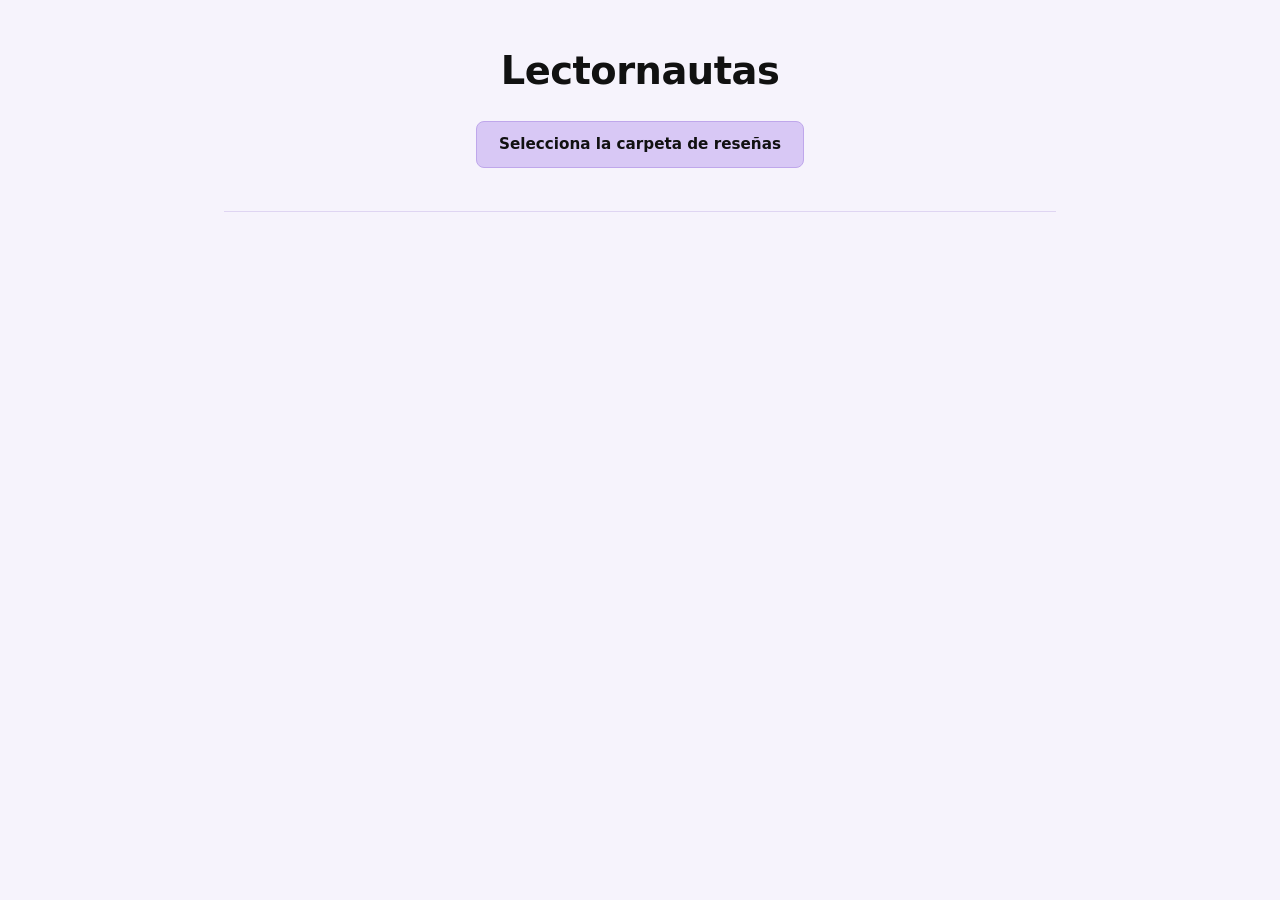
==== index.html @ da46bf86 "Commit inicial | App web funcional" ====
<!DOCTYPE html>
<html lang="es">
<head>
  <meta charset="UTF-8">
  <meta name="viewport" content="width=device-width, initial-scale=1.0">
  <title>Lectornautas</title>
  <link rel="stylesheet" href="styles.css">
</head>
<body>
  <header>
    <h1>Lectornautas</h1>

    <div class="controles">
      <label for="selector-carpeta" class="boton-cargar">
        Selecciona la carpeta de reseñas
      </label>
      <input type="file" id="selector-carpeta" webkitdirectory directory multiple hidden>
    </div>

    <nav id="menu-resenas"></nav>
  </header>

  <main id="vista-resena" hidden>
    <section class="cabecera-libro">
      <div class="datos">
        <p><strong>Alumno:</strong> <span id="alumno"></span></p>
        <p><strong>Título:</strong> <span id="titulo"></span></p>
        <p><strong>Autor:</strong> <span id="autor"></span></p>
      </div>
      <div class="portada">
        <img id="imagen" src="" alt="Portada del libro">
      </div>
    </section>

    <section class="bloque-texto">
      <h2>Resumen</h2>
      <p id="resumen"></p>
    </section>

    <section class="bloque-texto">
      <h2>Reseña</h2>
      <p id="opinion"></p>
    </section>

    <section class="bloque-texto bloque-puntuacion">
      <h2>Puntuación</h2>
      <div class="estrellas-fila">
        <div id="estrellas" class="estrellas" aria-label="Puntuación en estrellas"></div>
        <span id="puntuacion-texto" class="puntuacion-texto"></span>
      </div>
    </section>
  </main>

  <script src="app.js"></script>
</body>
</html>
---- styles.css ----
* {
  box-sizing: border-box;
  margin: 0;
  padding: 0;
}

body {
  font-family: system-ui, -apple-system, sans-serif;
  background-color: #f6f3fc;
  color: #111111;
  padding: 2.5rem 1.5rem;
  max-width: 880px;
  margin: 0 auto;
  line-height: 1.6;
}

header {
  text-align: center;
  margin-bottom: 2.5rem;
  padding-bottom: 1.5rem;
  border-bottom: 1px solid #dfd5f2;
}

h1 {
  font-size: 2.4rem;
  font-weight: 700;
  color: #111111;
  letter-spacing: -0.5px;
  margin-bottom: 1.2rem;
}

.controles {
  margin-bottom: 1.2rem;
}

.boton-cargar {
  display: inline-block;
  padding: 0.65rem 1.4rem;
  background-color: #d8c8f5;
  color: #111111;
  border: 1px solid #bfa7eb;
  border-radius: 8px;
  cursor: pointer;
  font-weight: 600;
  font-size: 0.95rem;
  transition: background-color 0.2s ease;
}

.boton-cargar:hover {
  background-color: #cbb5f2;
}

#menu-resenas {
  display: flex;
  flex-wrap: wrap;
  justify-content: center;
  gap: 0.5rem;
  margin-top: 1rem;
}

#menu-resenas button {
  padding: 0.45rem 1rem;
  border: 1px solid #d5c6f0;
  background-color: #ede6fa;
  color: #111111;
  border-radius: 6px;
  cursor: pointer;
  font-size: 0.9rem;
  transition: background-color 0.15s ease;
}

#menu-resenas button:hover {
  background-color: #e1d4f7;
}

#menu-resenas button.activo {
  background-color: #cbb5f2;
  border-color: #9e7ee0;
  font-weight: 600;
}

main {
  background-color: #fcfbfe;
  padding: 2rem;
  border: 1px solid #dfd5f2;
  border-radius: 12px;
}

.cabecera-libro {
  display: grid;
  grid-template-columns: 1fr 1fr;
  gap: 2rem;
  align-items: center;
  margin-bottom: 2rem;
}

.datos {
  background-color: #f3edfc;
  padding: 1.5rem;
  border-radius: 10px;
  border: 1px solid #e2d6f5;
}

.datos p {
  font-size: 1.05rem;
  margin-bottom: 0.75rem;
  color: #111111;
}

.datos p:last-child {
  margin-bottom: 0;
}

.portada {
  display: flex;
  justify-content: center;
  align-items: center;
  background-color: #f3edfc;
  padding: 1.2rem;
  border-radius: 10px;
  border: 1px solid #e2d6f5;
  min-height: 220px;
}

.portada img {
  max-width: 180px;
  max-height: 250px;
  border-radius: 6px;
  border: 1px solid #d5c6f0;
}

.bloque-texto {
  width: 100%;
  margin-top: 1.2rem;
  padding: 1.5rem;
  background-color: #f3edfc;
  border: 1px solid #e2d6f5;
  border-radius: 10px;
}

.bloque-texto h2 {
  font-size: 1.1rem;
  font-weight: 700;
  color: #111111;
  margin-bottom: 0.6rem;
  padding-bottom: 0.4rem;
  border-bottom: 1px solid #dfd5f2;
}

.bloque-texto p {
  color: #111111;
  white-space: pre-line;
}

.estrellas-fila {
  display: flex;
  align-items: center;
  gap: 0.9rem;
}

.estrellas {
  display: inline-flex;
  gap: 0.25rem;
  font-size: 1.65rem;
  line-height: 1;
}

.estrella {
  position: relative;
  display: inline-block;
  color: #b7a4de;
}

.estrella.llena {
  color: #111111;
}

.estrella.media::after {
  content: "★";
  position: absolute;
  left: 0;
  top: 0;
  width: 50%;
  overflow: hidden;
  color: #111111;
}

.puntuacion-texto {
  font-weight: 600;
  color: #111111;
  font-size: 1rem;
}

@media (max-width: 650px) {
  .cabecera-libro {
    grid-template-columns: 1fr;
  }
}
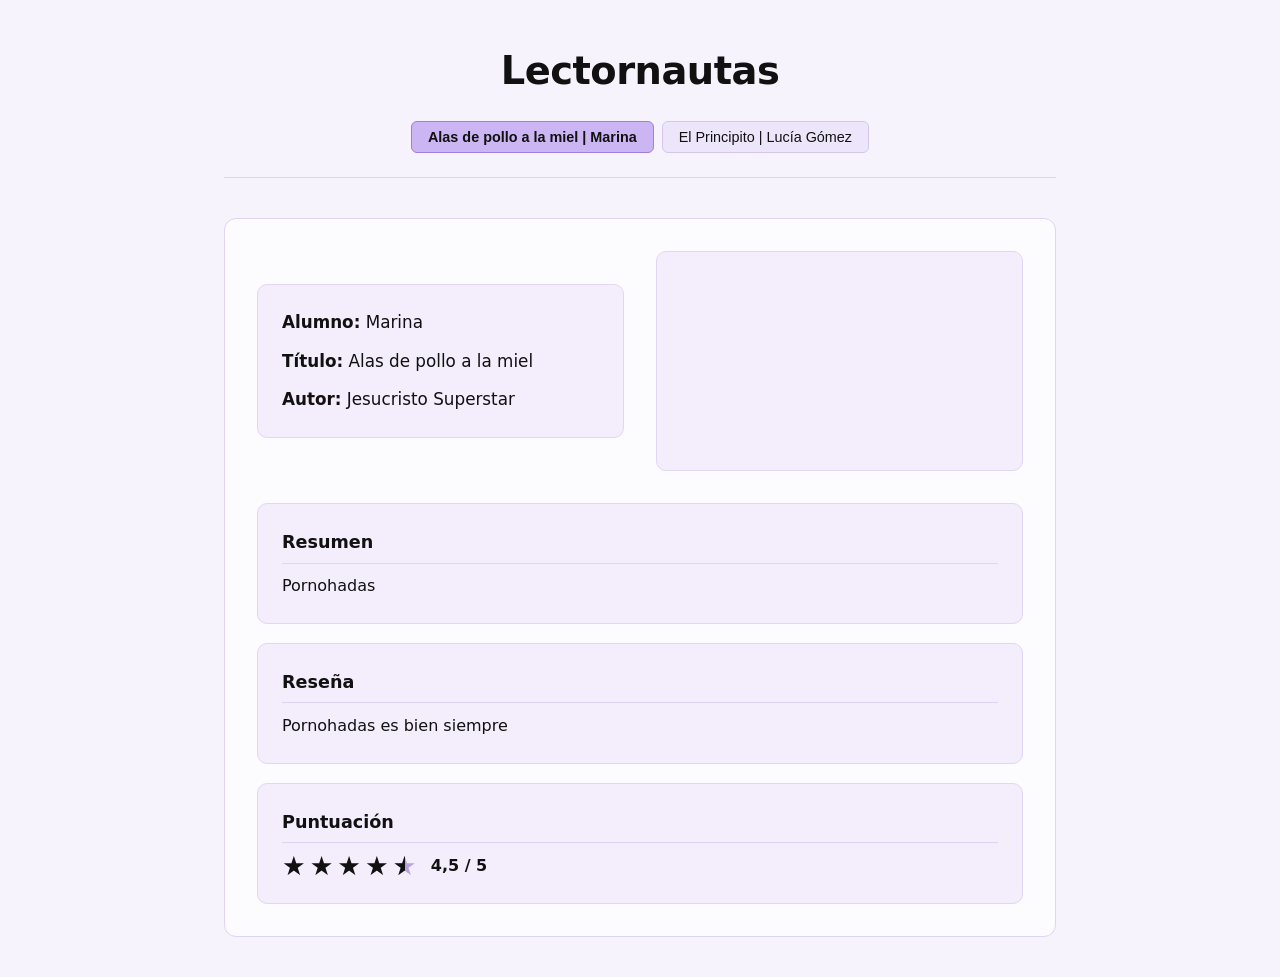
==== commit 4acda0d4: "Cambios menores" ====
--- a/index.html
+++ b/index.html
@@ -9,14 +9,6 @@
 <body>
   <header>
     <h1>Lectornautas</h1>
-
-    <div class="controles">
-      <label for="selector-carpeta" class="boton-cargar">
-        Selecciona la carpeta de reseñas
-      </label>
-      <input type="file" id="selector-carpeta" webkitdirectory directory multiple hidden>
-    </div>
-
     <nav id="menu-resenas"></nav>
   </header>
 
